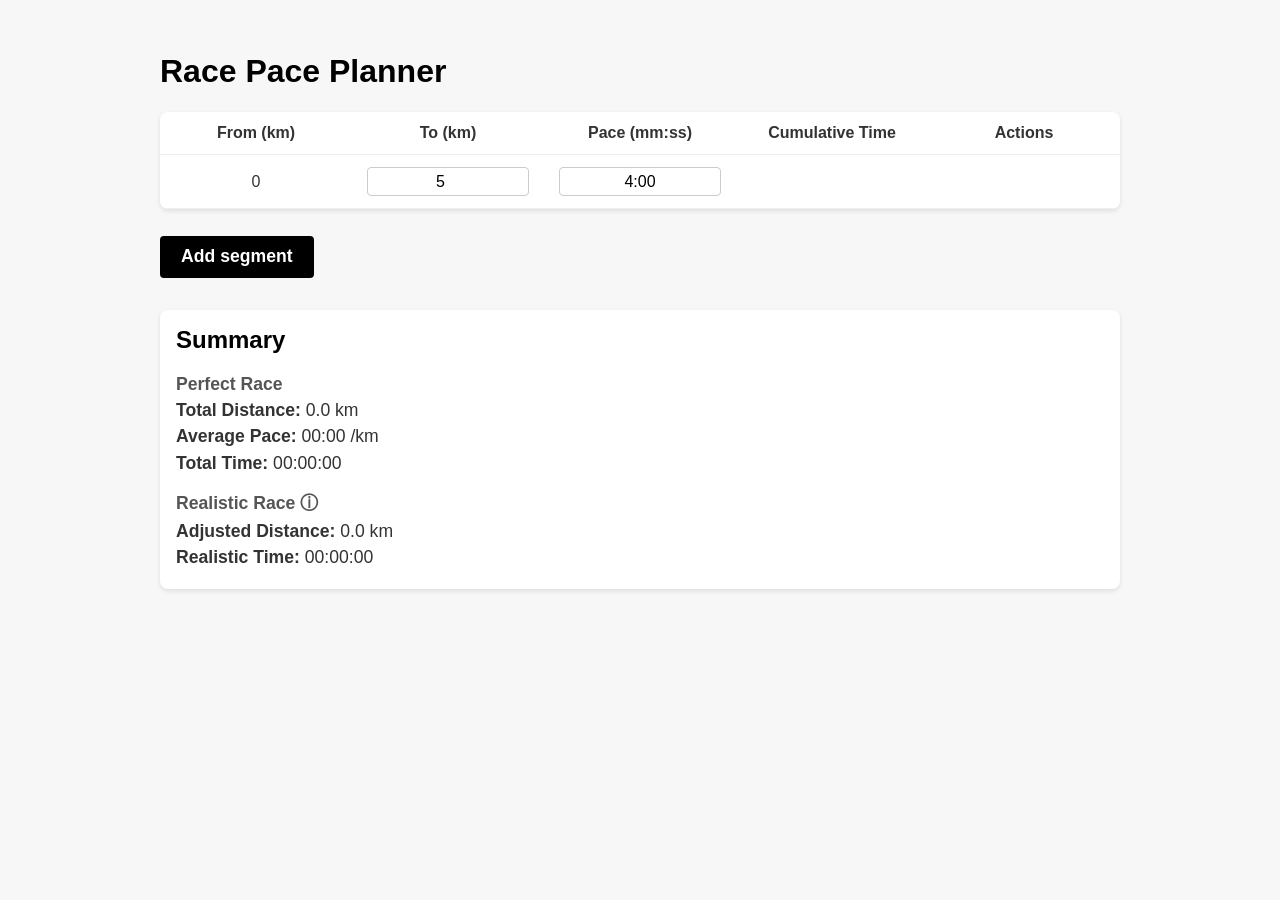
==== index.html @ c775a853 "Update index.html Add new button style" ====
<!DOCTYPE html>
<html lang="en">
<head>
  <meta charset="UTF-8">
  <title>Race Pace Planner</title>
  <link rel="stylesheet" href="style.css">
  <link rel="stylesheet" href="https://cdnjs.cloudflare.com/ajax/libs/font-awesome/6.5.0/css/all.min.css">
</head>
<body>
  <div class="content-wrapper">
    <h1>Race Pace Planner</h1>
    <div class="table-wrapper">
      <table id="paceTable">
        <thead>
          <tr>
            <th>From (km)</th>
            <th>To (km)</th>
            <th>Pace (mm:ss)</th>
            <th>Cumulative Time</th>
            <th>Actions</th>
          </tr>
        </thead>
        <tbody>
          <tr>
            <td class="from-value">0</td>
            <td><input type="number" step="0.1" class="to-km" value="5"></td>
            <td><input type="text" placeholder="mm:ss" value="4:00"></td>
            <td class="cumulative"></td>
            <td></td>
          </tr>
        </tbody>
      </table>
      <button id="addSegmentBtn">Add segment</button>
    </div>
    <div class="summary-wrapper">
      <div class="card">
        <h2>Summary</h2>
        <div class="summary">
          <div class="summary-section">
            <h3>Perfect Race</h3>
            <p><strong>Total Distance:</strong> <span id="totalDistance">0.0</span> km</p>
            <p><strong>Average Pace:</strong> <span id="averagePace">00:00</span> /km</p>
            <p><strong>Total Time:</strong> <span id="totalTime">00:00:00</span></p>
          </div>
          <div class="summary-section">
            <h3 title="Accounts for running 1% extra distance and applies final segment pace to estimate total time.">Realistic Race &#9432;</h3>
            <p><strong>Adjusted Distance:</strong> <span id="adjustedDistance">0.0</span> km</p>
            <p><strong>Realistic Time:</strong> <span id="realisticTime">00:00:00</span></p>
          </div>
        </div>
      </div>
    </div>
  </div>
  <script src="script.js"></script>
</body>
</html>
---- style.css ----
body {
  font-family: Helvetica, Arial, sans-serif;
  background-color: #f7f7f7;
  margin: 0;
  padding: 2em;
  color: #333;
}

.content-wrapper {
  max-width: 960px;
  margin: 0 auto;
}

h1 {
  text-align: left;
  color: #000000;
}

.table-wrapper,
.summary-wrapper {
  width: 100%;
  max-width: 100%;
}

.card {
  background: white;
  border-radius: 8px;
  box-shadow: 0 2px 5px rgba(0, 0, 0, 0.1);
  padding: 1em;
  margin-top: 2em;
}

.card h2 {
  margin-top: 0;
  color: #000000;
}

.summary {
  font-size: 1.1em;
  margin-top: 0.5em;
  display: block;
  text-align: left;
}

.summary p {
  margin: 0.3em 0;
}

.summary-section {
  margin-top: 1em;
}

.summary-section h3 {
  margin-bottom: 0.3em;
  color: #555;
  font-size: 1em;
  font-weight: bold;
}

table {
  width: 100%;
  table-layout: fixed;
  border-collapse: separate;
  border-spacing: 0;
  background: white;
  border-radius: 8px;
  overflow: hidden;
  box-shadow: 0 2px 5px rgba(0, 0, 0, 0.1);
}

th, td {
  width: 20%;
  padding: 0.75em;
  border-bottom: 1px solid #eee;
  vertical-align: middle;
  text-align: center;
  word-wrap: break-word;
}

input[type="number"], input[type="text"] {
  text-align: center;
  width: 90%;
  padding: 0.3em;
  border: 1px solid #ccc;
  border-radius: 4px;
  font-size: 1em;
}

button {
  cursor: pointer;
  font-size: 1em;
  padding: 0.4em 0.8em;
  border-radius: 4px;
}

.delete-btn {
  background: none;
  border: none;
  font-size: 1.2em;
  color: #000000;
}

#addSegmentBtn {
  display: block;
  margin: 1.5em 0;
  background-color: #000000;
  color: white;
  border: none;
  font-weight: bold;
  font-size: 1.1em;
  padding: 0.6em 1.2em;
  border-radius: 4px;
}

#addSegmentBtn:hover {
  background-color: #333333;
}
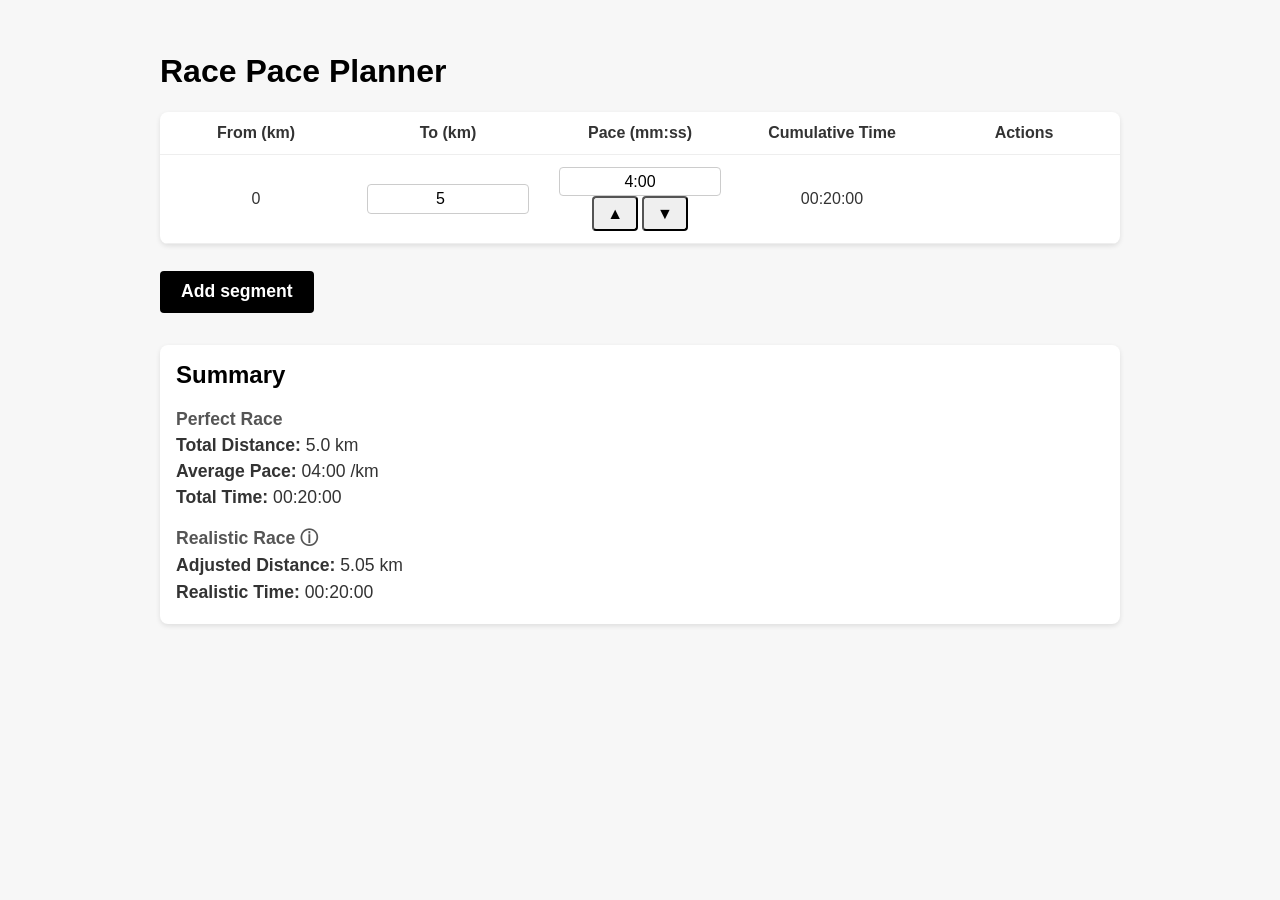
==== commit bb8f67d9: "Update index.html" ====
--- a/index.html
+++ b/index.html
@@ -24,7 +24,9 @@
           <tr>
             <td class="from-value">0</td>
             <td><input type="number" step="0.1" class="to-km" value="5"></td>
-            <td><input type="text" placeholder="mm:ss" value="4:00"></td>
+            <td><input type="text" value="4:00" class="pace-input">
+<button onclick="adjustPace(this, 1)">▲</button>
+<button onclick="adjustPace(this, -1)">▼</button></td>
             <td class="cumulative"></td>
             <td></td>
           </tr>
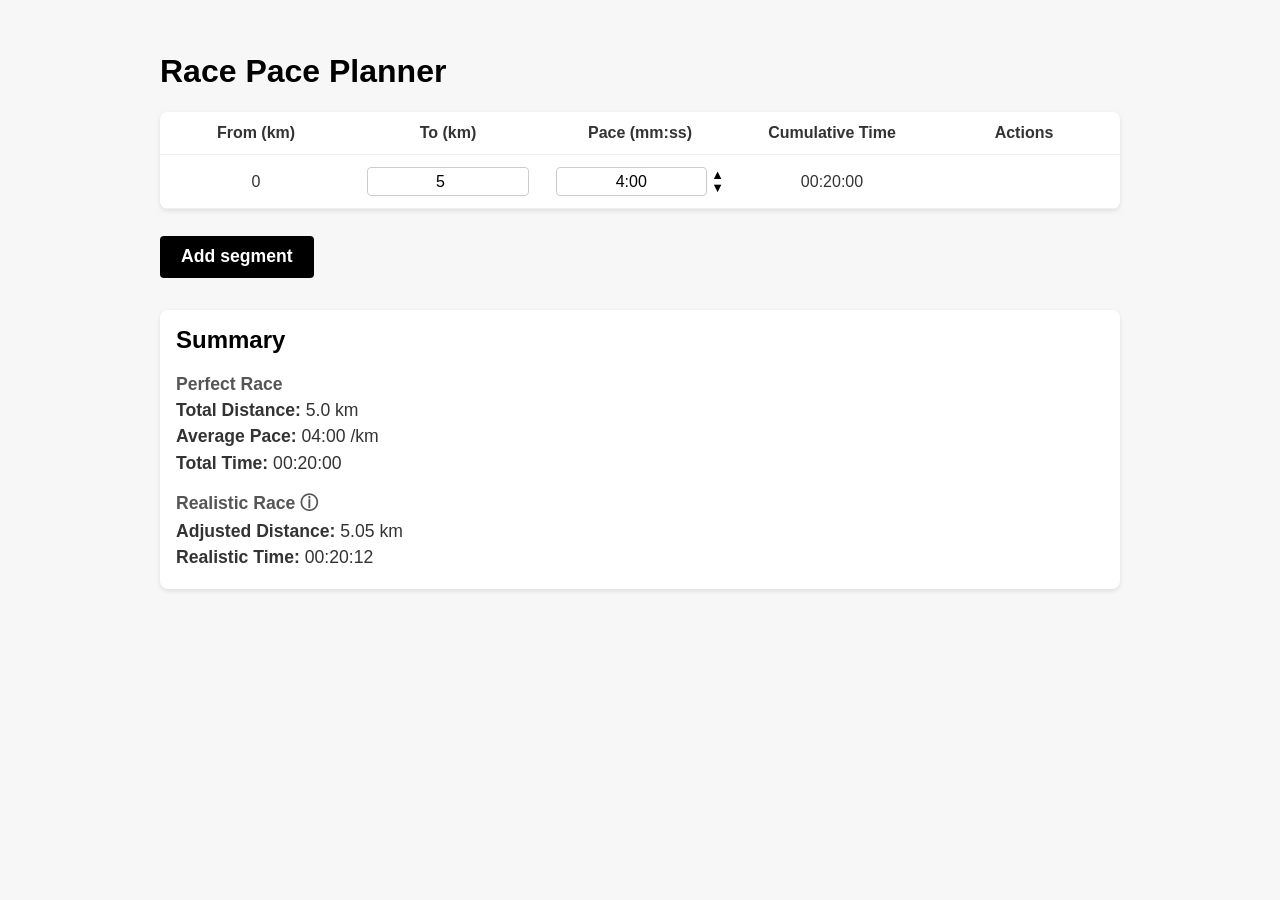
==== commit 1d23bbb7: "Update index.html Add favicon" ====
--- a/index.html
+++ b/index.html
@@ -2,6 +2,7 @@
 <html lang="en">
 <head>
   <meta charset="UTF-8">
+  <link rel="icon" href="favicon.ico" type="image/x-icon">
   <title>Race Pace Planner</title>
   <link rel="stylesheet" href="style.css">
   <link rel="stylesheet" href="https://cdnjs.cloudflare.com/ajax/libs/font-awesome/6.5.0/css/all.min.css">
@@ -24,9 +25,15 @@
           <tr>
             <td class="from-value">0</td>
             <td><input type="number" step="0.1" class="to-km" value="5"></td>
-            <td><input type="text" value="4:00" class="pace-input">
-<button onclick="adjustPace(this, 1)">▲</button>
-<button onclick="adjustPace(this, -1)">▼</button></td>
+            <td>
+              <div class="pace-wrapper">
+                <input type="text" class="pace-input" placeholder="mm:ss" value="4:00">
+                <div class="pace-buttons">
+                  <button type="button" class="pace-up" onclick="adjustPace(this, 1)">▲</button>
+                  <button type="button" class="pace-down" onclick="adjustPace(this, -1)">▼</button>
+                </div>
+              </div>
+            </td>
             <td class="cumulative"></td>
             <td></td>
           </tr>
--- a/style.css
+++ b/style.css
@@ -114,4 +114,26 @@
 
 #addSegmentBtn:hover {
   background-color: #333333;
-}+}
+
+.pace-wrapper {
+  display: flex;
+  align-items: center;
+  justify-content: center;
+  gap: 0.3em;
+}
+
+.pace-buttons {
+  display: flex;
+  flex-direction: column;
+}
+
+.pace-buttons button {
+  padding: 0;
+  font-size: 0.8em;
+  line-height: 1;
+  background: none;
+  border: none;
+  color: #000;
+  cursor: pointer;
+}
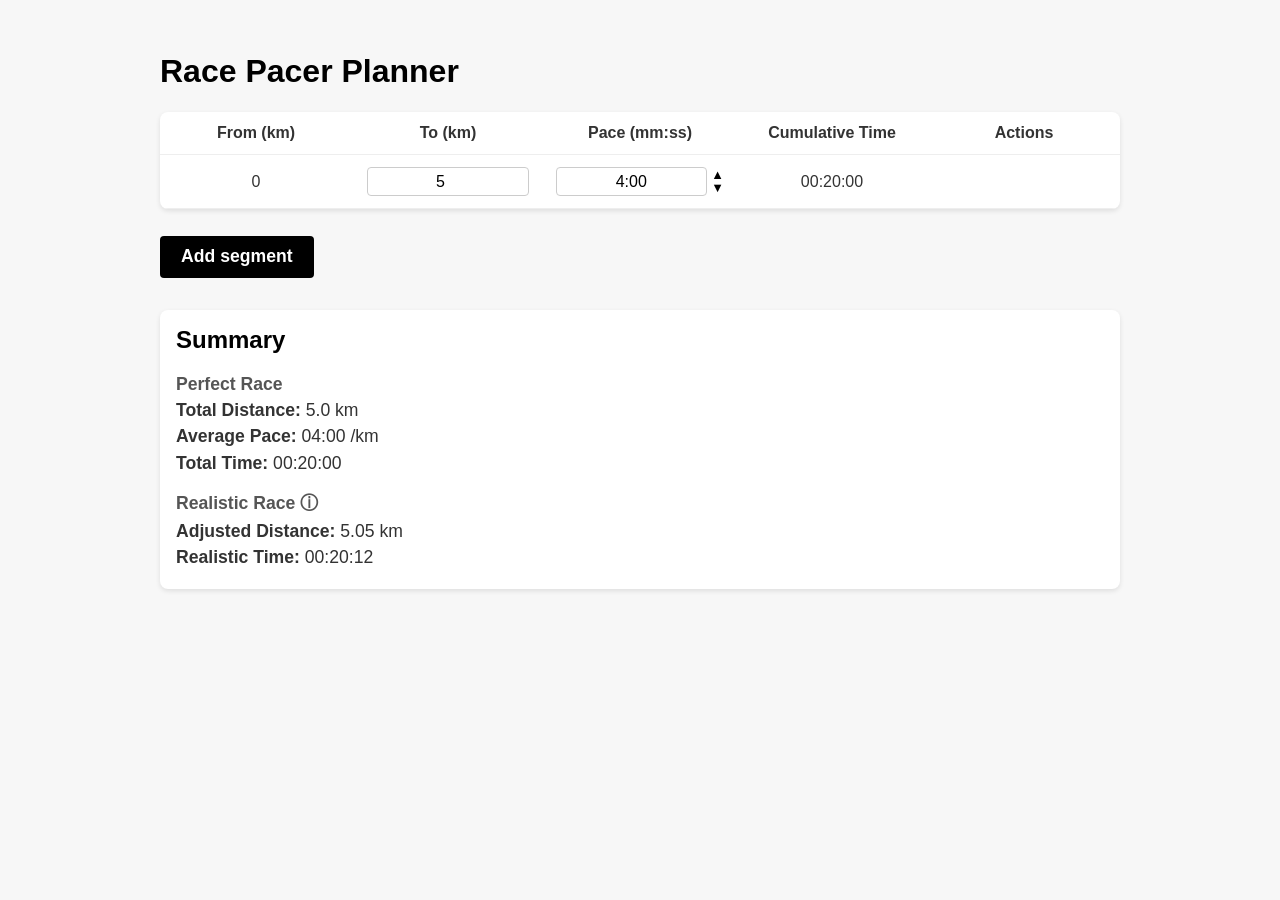
==== commit 6616f188: "Update index.html" ====
--- a/index.html
+++ b/index.html
@@ -9,7 +9,7 @@
 </head>
 <body>
   <div class="content-wrapper">
-    <h1>Race Pace Planner</h1>
+    <h1>Race Pacer Planner</h1>
     <div class="table-wrapper">
       <table id="paceTable">
         <thead>
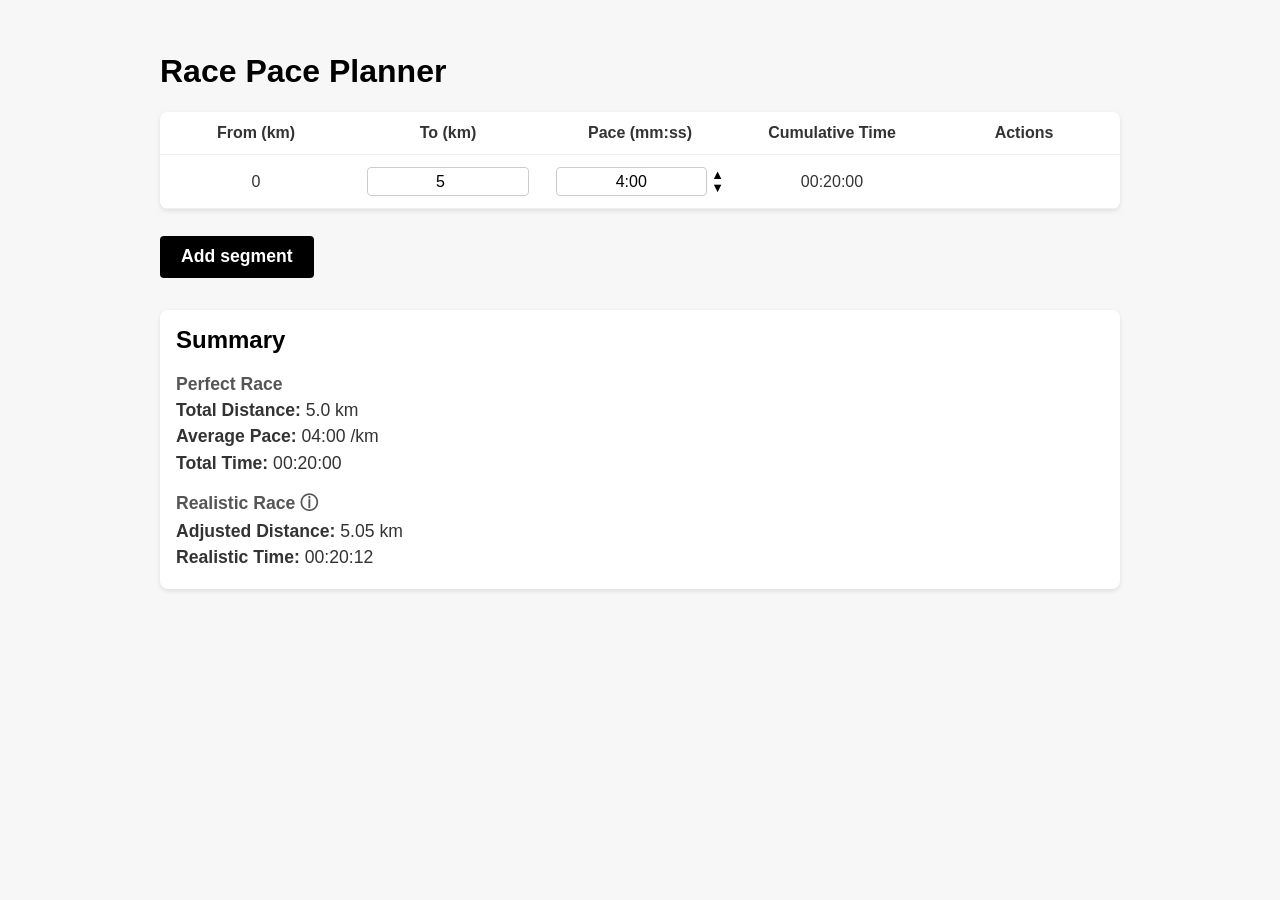
==== commit 3325ce43: "Update index.html" ====
--- a/index.html
+++ b/index.html
@@ -2,6 +2,7 @@
 <html lang="en">
 <head>
   <meta charset="UTF-8">
+  <meta name="viewport" content="width=device-width, initial-scale=1.0">
   <link rel="icon" href="favicon.ico" type="image/x-icon">
   <title>Race Pace Planner</title>
   <link rel="stylesheet" href="style.css">
@@ -9,7 +10,7 @@
 </head>
 <body>
   <div class="content-wrapper">
-    <h1>Race Pacer Planner</h1>
+    <h1>Race Pace Planner</h1>
     <div class="table-wrapper">
       <table id="paceTable">
         <thead>
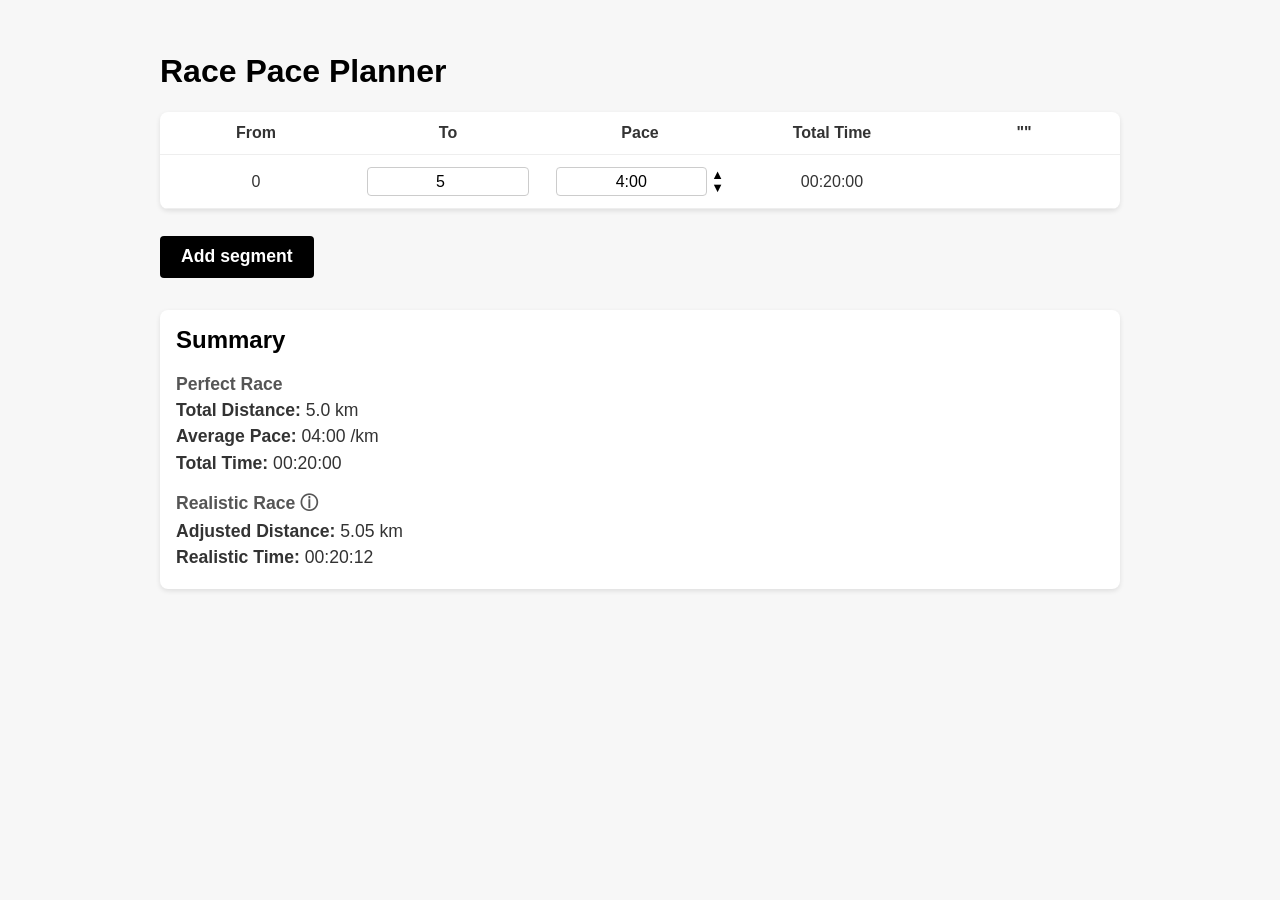
==== commit ec28231b: "Update index.html" ====
--- a/index.html
+++ b/index.html
@@ -15,11 +15,11 @@
       <table id="paceTable">
         <thead>
           <tr>
-            <th>From (km)</th>
-            <th>To (km)</th>
-            <th>Pace (mm:ss)</th>
-            <th>Cumulative Time</th>
-            <th>Actions</th>
+            <th>From</th>
+            <th>To</th>
+            <th>Pace</th>
+            <th>Total Time</th>
+            <th>""</th>
           </tr>
         </thead>
         <tbody>
--- a/style.css
+++ b/style.css
@@ -137,3 +137,40 @@
   color: #000;
   cursor: pointer;
 }
+
+@media (max-width: 768px) {
+  th, td {
+    padding: 0.4em;
+    font-size: 0.8em;
+  }
+
+  .pace-wrapper {
+    flex-direction: column;
+    gap: 0.2em;
+  }
+
+  .pace-buttons {
+    flex-direction: row;
+    gap: 0.5em;
+  }
+
+  input[type="number"], input[type="text"] {
+    font-size: 0.9em;
+    padding: 0.4em;
+  }
+
+  button {
+    font-size: 0.9em;
+    padding: 0.5em 1em;
+  }
+
+  .summary {
+    font-size: 1em;
+  }
+
+  table {
+    display: block;
+    overflow-x: auto;
+    white-space: nowrap;
+  }
+}
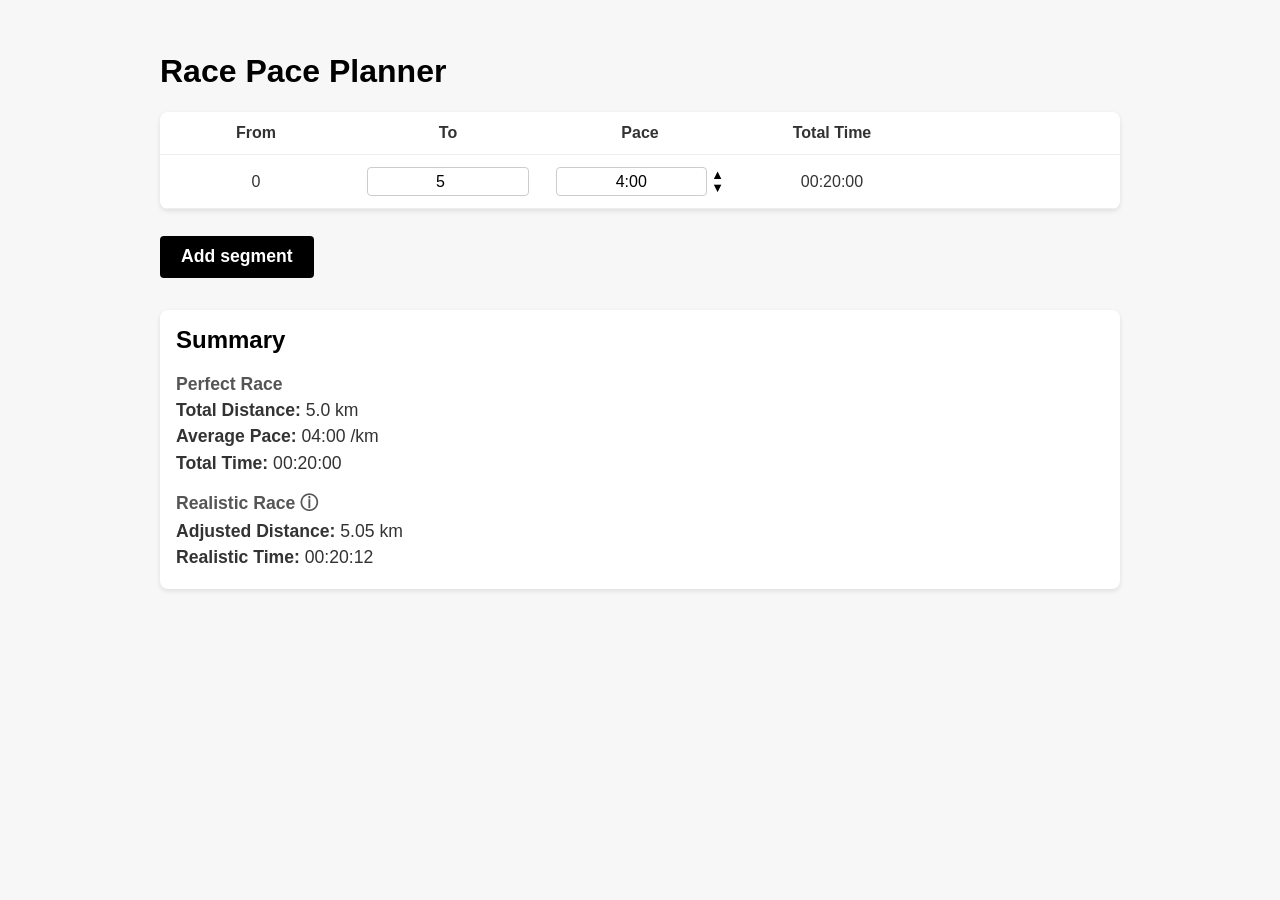
==== commit acfdd8c7: "Update index.html" ====
--- a/index.html
+++ b/index.html
@@ -19,7 +19,7 @@
             <th>To</th>
             <th>Pace</th>
             <th>Total Time</th>
-            <th>""</th>
+            <th></th>
           </tr>
         </thead>
         <tbody>
